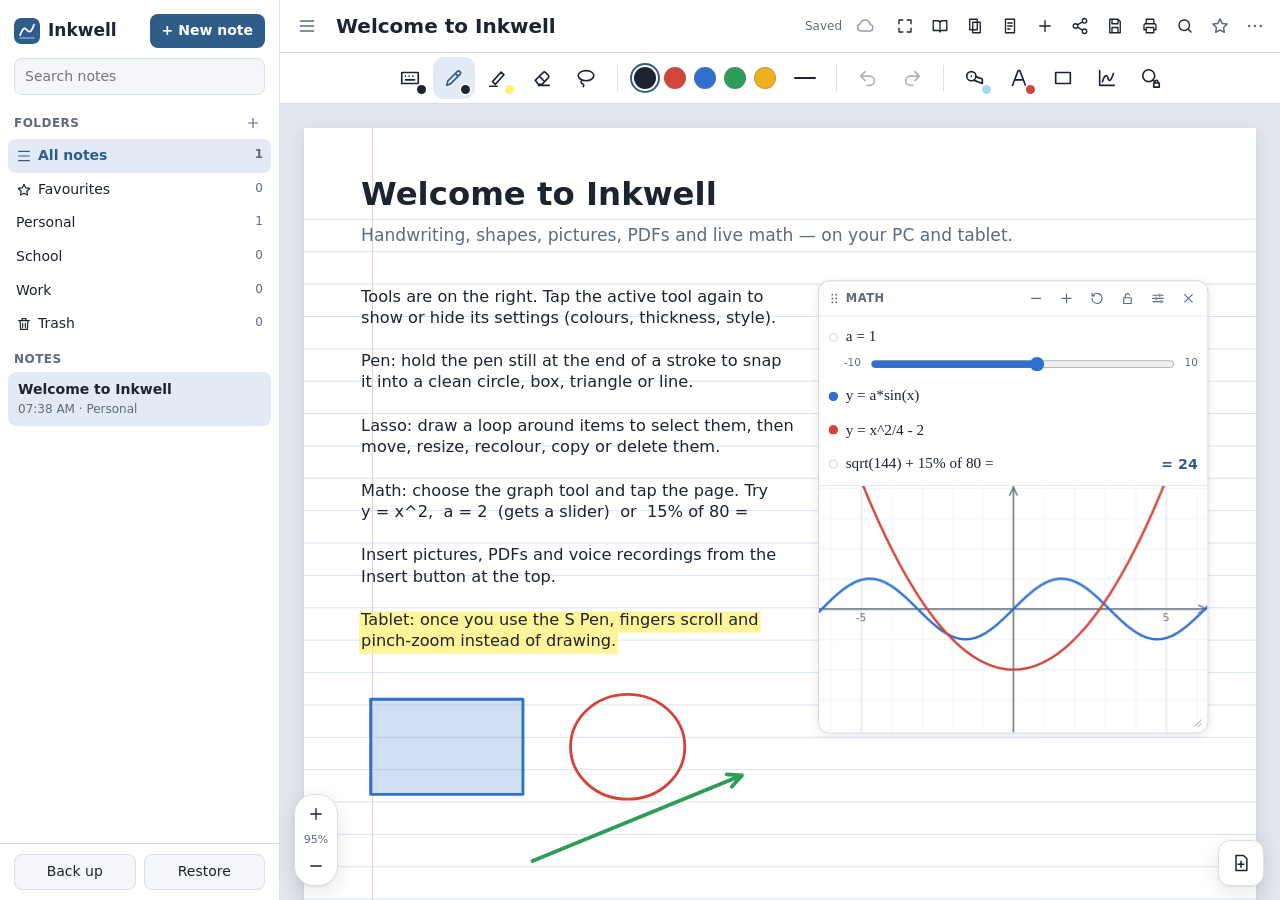
==== app/index.html @ 9611e12e "Make inkwell-notes a standalone project folder The app now lives in app/, with the sync guide and a " ====
<!doctype html>
<html lang="en">
<head>
  <meta charset="utf-8">
  <meta name="viewport" content="width=device-width, initial-scale=1, viewport-fit=cover">
  <title>Inkwell Notes</title>
  <meta name="description" content="Handwritten notes, shapes and live math graphs for PC and tablet.">
  <meta name="theme-color" content="#2f5d8a">
  <link rel="manifest" href="manifest.webmanifest">
  <link rel="icon" href="icons/icon.svg" type="image/svg+xml">
  <link rel="apple-touch-icon" href="icons/icon-192.png">
  <link rel="stylesheet" href="styles.css">
</head>
<body>
  <div id="app">
    <aside id="sidebar" aria-label="Notes and folders">
      <div class="side-head">
        <div class="brand"><img src="icons/icon.svg" alt=""><span>Inkwell</span></div>
        <button id="newNoteBtn" class="primary">+ New note</button>
      </div>
      <button id="installBtn" class="install" hidden>Install app</button>
      <input id="search" type="search" placeholder="Search notes" aria-label="Search notes">
      <div class="section-label">Folders <button id="newFolderBtn" class="mini" title="New folder" aria-label="New folder"></button></div>
      <ul id="folderList"></ul>
      <div class="section-label">Notes</div>
      <ul id="noteList"></ul>
      <div class="side-foot">
        <button id="backupBtn" title="Download a backup file of all notes">Back up</button>
        <label class="btnlike" title="Load notes from a backup or note file">Restore<input id="restoreInput" type="file" accept="application/json,.json" hidden></label>
      </div>
    </aside>
    <div id="backdrop"></div>
    <main id="main">
      <header id="topbar">
        <button id="menuBtn" class="icon" title="Notes list" aria-label="Notes list"></button>
        <input id="titleInput" placeholder="Title" aria-label="Note title" autocomplete="off">
        <button id="recState" class="rec-state" title="Stop recording" hidden></button>
        <span id="saveState" aria-live="polite"></span>
        <button id="syncBtn" class="icon sync-btn" title="Sync is off" aria-label="Sync" data-state="off" hidden></button>
        <nav id="actions" aria-label="Note actions"></nav>
      </header>
      <nav id="rail" role="toolbar" aria-label="Tools"></nav>
      <div id="trashBanner" class="banner" hidden>
        <span>This note is in the Trash.</span>
        <button id="restoreNoteBtn">Restore</button>
        <button id="purgeNoteBtn" class="danger-btn">Delete forever</button>
      </div>
      <div id="recBar" hidden></div>
      <div id="workspace">
        <div id="stage">
          <div id="viewport">
            <div id="scroller">
              <div id="pageWrap">
                <canvas id="page"></canvas>
                <div id="cardLayer"></div>
                <canvas id="ink" aria-hidden="true"></canvas>
              </div>
            </div>
            <div id="zoomCtl" role="group" aria-label="Zoom">
              <button id="zoomInBtn" title="Zoom in (Ctrl +)" aria-label="Zoom in"></button>
              <button id="zoomLabel" title="Fit page to width (Ctrl 0)">100%</button>
              <button id="zoomOutBtn" title="Zoom out (Ctrl -)" aria-label="Zoom out"></button>
            </div>
            <button id="addPageBtn" title="Add page" aria-label="Add page"></button>
          </div>
          <aside id="toolPanel" aria-label="Tool settings"></aside>
        </div>
      </div>
    </main>
  </div>

  <div id="sorter" class="overlay" hidden>
    <div class="sorter-box" role="dialog" aria-label="Page sorter">
      <div class="sorter-head">
        <strong>Pages</strong>
        <span class="hint">Tap a page to jump to it.</span>
        <span class="spacer"></span>
        <button id="sorterAdd" class="pill">+ Add page</button>
        <button id="sorterClose" class="icon" title="Close" aria-label="Close"></button>
      </div>
      <div id="sorterGrid"></div>
    </div>
  </div>

  <input id="imageInput" type="file" accept="image/*" multiple hidden>
  <input id="cameraInput" type="file" accept="image/*" capture="environment" hidden>
  <input id="pdfInput" type="file" accept="application/pdf,.pdf" hidden>
  <div id="toast" role="status"></div>
  <script src="sync.js"></script>
  <script src="mathink.js"></script>
  <script src="app.js"></script>
</body>
</html>
---- app/styles.css ----
:root {
  --bg: #eef1f5;
  --panel: #ffffff;
  --panel-2: #f4f6f9;
  --text: #1c2430;
  --muted: #5d6b7d;
  --border: #d8dee7;
  --accent: #2f5d8a;
  --accent-ink: #ffffff;
  --accent-soft: #e2ebf5;
  --danger: #b3261e;
  --desk: #e3e7ed;
  --shadow: 0 1px 2px rgba(16, 24, 40, .06), 0 6px 20px rgba(16, 24, 40, .1);
  color-scheme: light;
}
@media (prefers-color-scheme: dark) {
  :root:not([data-theme="light"]) {
    --bg: #121417;
    --panel: #1b1e23;
    --panel-2: #24282f;
    --text: #e8ebef;
    --muted: #9aa3ae;
    --border: #2d323a;
    --accent: #86b6e6;
    --accent-ink: #0c1620;
    --accent-soft: #233447;
    --danger: #ff8a80;
    --desk: #2b2e33;
    --shadow: 0 1px 2px rgba(0, 0, 0, .4), 0 8px 24px rgba(0, 0, 0, .4);
    color-scheme: dark;
  }
}
:root[data-theme="dark"] {
  --bg: #121417;
  --panel: #1b1e23;
  --panel-2: #24282f;
  --text: #e8ebef;
  --muted: #9aa3ae;
  --border: #2d323a;
  --accent: #86b6e6;
  --accent-ink: #0c1620;
  --accent-soft: #233447;
  --danger: #ff8a80;
  --desk: #2b2e33;
  --shadow: 0 1px 2px rgba(0, 0, 0, .4), 0 8px 24px rgba(0, 0, 0, .4);
  color-scheme: dark;
}

* { box-sizing: border-box; }
html, body { height: 100%; margin: 0; }
body {
  background: var(--bg);
  color: var(--text);
  font: 14px/1.4 "Segoe UI", system-ui, -apple-system, Roboto, sans-serif;
  overflow: hidden;
  -webkit-tap-highlight-color: transparent;
}
button, input, select { font: inherit; color: inherit; }
button { cursor: pointer; }
button:disabled { cursor: default; }
svg { width: 20px; height: 20px; fill: none; stroke: currentColor; stroke-width: 1.8; stroke-linecap: round; stroke-linejoin: round; flex: none; }
:focus-visible { outline: 2px solid var(--accent); outline-offset: 1px; }
.dots-icon svg { stroke-width: 3; }

#app { display: grid; grid-template-columns: 280px 1fr; height: 100vh; height: 100dvh; transition: grid-template-columns .2s ease; }
body.side-collapsed #app { grid-template-columns: 0 1fr; }

/* ---------- sidebar ---------- */
#sidebar { background: var(--panel); border-right: 1px solid var(--border); display: flex; flex-direction: column; min-width: 0; min-height: 0; overflow: hidden; }
.side-head { display: flex; align-items: center; justify-content: space-between; gap: 8px; padding: 14px 14px 10px; }
.brand { display: flex; align-items: center; gap: 8px; font-weight: 650; font-size: 17px; white-space: nowrap; }
.brand img { width: 26px; height: 26px; border-radius: 7px; }
.primary { background: var(--accent); color: var(--accent-ink); border: 0; border-radius: 8px; padding: 7px 12px; font-weight: 600; white-space: nowrap; }
.install { margin: 0 14px 8px; border: 1px dashed var(--accent); color: var(--accent); background: none; border-radius: 8px; padding: 6px; font-weight: 600; }
#search { margin: 0 14px 6px; padding: 8px 10px; border: 1px solid var(--border); border-radius: 8px; background: var(--panel-2); min-width: 0; }
.section-label { display: flex; align-items: center; justify-content: space-between; padding: 10px 14px 4px; font-size: 12px; font-weight: 600; letter-spacing: .04em; text-transform: uppercase; color: var(--muted); }
ul { list-style: none; margin: 0; padding: 0; }
#folderList { padding: 0 8px; max-height: 38vh; overflow: auto; }
#noteList { padding: 0 8px 8px; overflow: auto; flex: 1; min-height: 0; }
.folder { display: flex; align-items: center; gap: 2px; border-radius: 8px; }
.folder.active { background: var(--accent-soft); }
.folder-btn { flex: 1; display: flex; justify-content: space-between; gap: 8px; background: none; border: 0; padding: 7px 8px; text-align: left; border-radius: 8px; min-width: 0; }
.folder.active .folder-btn { color: var(--accent); font-weight: 600; }
.folder .icon { width: 30px; height: 30px; }
.folder .icon svg { width: 16px; height: 16px; }
.folder.sys .fname { display: flex; align-items: center; gap: 6px; }
.folder.sys svg { width: 16px; height: 16px; }
.count { color: var(--muted); font-size: 12px; }
.fname { overflow: hidden; text-overflow: ellipsis; white-space: nowrap; }
.note-item { width: 100%; display: flex; flex-direction: column; gap: 2px; background: none; border: 0; border-radius: 8px; padding: 8px 10px; text-align: left; }
.note-item:hover, .folder-btn:hover { background: var(--panel-2); }
.note-item.active { background: var(--accent-soft); }
.ntitle { font-weight: 600; overflow: hidden; text-overflow: ellipsis; white-space: nowrap; }
.nmeta { font-size: 12px; color: var(--muted); }
.nstar { color: #e3a008; margin-right: 4px; }
li.empty { color: var(--muted); padding: 10px; font-size: 13px; }
.empty-trash { width: 100%; margin: 4px 0 8px; border: 1px solid var(--border); background: var(--panel-2); color: var(--danger); border-radius: 8px; padding: 6px; }
.side-foot { display: flex; gap: 8px; padding: 10px 14px; border-top: 1px solid var(--border); }
.side-foot button, .btnlike { flex: 1; text-align: center; background: var(--panel-2); border: 1px solid var(--border); border-radius: 8px; padding: 7px 8px; cursor: pointer; }
button.icon, .mini { display: inline-grid; place-items: center; width: 34px; height: 34px; border: 0; background: none; border-radius: 8px; color: var(--muted); padding: 0; flex: none; }
button.icon:hover, .mini:hover { background: var(--panel-2); color: var(--text); }
button.icon:disabled { opacity: .35; background: none; }
.mini { width: 24px; height: 24px; }
.mini svg { width: 16px; height: 16px; }
.danger:hover { color: var(--danger) !important; }

/* ---------- top bar ---------- */
#main { display: flex; flex-direction: column; min-width: 0; min-height: 0; }
#topbar { display: flex; align-items: center; gap: 6px; padding: 6px 8px 6px 10px; background: var(--panel); border-bottom: 1px solid var(--border); min-height: 52px; }
#titleInput { flex: 1 1 140px; min-width: 70px; border: 0; background: none; font-size: 20px; font-weight: 650; padding: 6px 6px; border-radius: 6px; }
#titleInput:focus { outline: 2px solid var(--accent-soft); }
#saveState { font-size: 12px; color: var(--muted); white-space: nowrap; }
#actions { display: flex; align-items: center; gap: 1px; flex: 0 1 auto; min-width: 0; }
.act { display: flex; align-items: center; gap: 6px; border: 0; background: none; padding: 7px 9px; border-radius: 8px; white-space: nowrap; color: var(--text); font-size: 13px; }
.act:hover { background: var(--panel-2); }
.act.on { background: var(--accent-soft); color: var(--accent); }
.act svg { width: 18px; height: 18px; }
#favBtn.on { color: #e3a008; }
#favBtn.on svg { fill: currentColor; }
.rec-state { border: 0; background: #fde7e5; color: #b3261e; font-weight: 600; font-size: 13px; font-variant-numeric: tabular-nums; white-space: nowrap; border-radius: 999px; padding: 4px 10px; }
.rec-state[hidden] { display: none; }
@media (max-width: 1560px) { .act span { display: none; } .act { padding: 8px; } }
@media (max-width: 820px) { .act-full, .act-pages, .act-print, .act-search { display: none; } #saveState { display: none; } }
@media (max-width: 560px) { .act-read, .act-share { display: none; } }

.banner { display: flex; align-items: center; gap: 10px; flex-wrap: wrap; padding: 8px 14px; background: #fff4e0; color: #6b4500; border-bottom: 1px solid #f1d9a8; font-size: 13px; }
.banner[hidden] { display: none; }
.banner button { border: 1px solid #d9b46a; background: #fff; color: #6b4500; border-radius: 8px; padding: 4px 10px; }
.banner .danger-btn { border-color: #e3a5a0; color: #b3261e; }
@media (prefers-color-scheme: dark) {
  :root:not([data-theme="light"]) .banner { background: #3a2c10; color: #f3d9a4; border-color: #5a4518; }
  :root:not([data-theme="light"]) .banner button { background: #2a210c; color: #f3d9a4; border-color: #6a5320; }
  :root:not([data-theme="light"]) .rec-state { background: #4a1f1c; color: #ffb4ab; }
}
#recBar { display: flex; flex-wrap: wrap; gap: 8px; padding: 6px 12px; background: var(--panel); border-bottom: 1px solid var(--border); }
#recBar[hidden] { display: none; }
.rec-item { display: flex; align-items: center; gap: 4px; background: var(--panel-2); border: 1px solid var(--border); border-radius: 10px; padding: 2px 4px 2px 8px; }
.rec-item audio { height: 32px; width: 230px; max-width: 52vw; }
.rec-name { border: 0; background: none; font-size: 13px; font-weight: 600; max-width: 140px; overflow: hidden; text-overflow: ellipsis; white-space: nowrap; padding: 2px; }

/* ---------- workspace: page, rail, panel ---------- */
#workspace { flex: 1; min-height: 0; display: flex; }
#stage { flex: 1; min-width: 0; display: flex; position: relative; }
#viewport { flex: 1; min-width: 0; position: relative; display: flex; }
#scroller { position: relative; flex: 1; min-width: 0; overflow: auto; background: var(--desk); padding: 24px 24px 90px; overscroll-behavior: contain; }
#pageWrap { position: relative; margin: 0 auto; background: #fff; box-shadow: var(--shadow); }
#page { position: absolute; left: 0; top: 0; display: block; touch-action: none; }
#page[data-tool="pen"], #page[data-tool="highlighter"], #page[data-tool="shape"], #page[data-tool="math"] { cursor: crosshair; }
#page[data-tool="text"] { cursor: text; }
#page[data-tool="eraser"] { cursor: cell; }
#page[data-tool="read"] { cursor: grab; }
#cardLayer { position: absolute; left: 0; top: 0; transform-origin: 0 0; pointer-events: none; }
#cardLayer > * { pointer-events: auto; }
/* math cards are only interactive with the graph tool; other tools write on top of them */
body:not(.cards-live) #cardLayer > .mcard { pointer-events: none; }
#ink { position: absolute; left: 0; top: 0; display: block; pointer-events: none; }

#zoomCtl { position: absolute; left: 14px; bottom: 14px; z-index: 10; display: flex; flex-direction: column; align-items: center; background: var(--panel); border: 1px solid var(--border); border-radius: 20px; padding: 4px; box-shadow: var(--shadow); }
#zoomCtl button { width: 34px; height: 30px; border: 0; background: none; border-radius: 16px; display: grid; place-items: center; color: var(--text); padding: 0; }
#zoomCtl button:hover { background: var(--panel-2); }
#zoomCtl svg { width: 18px; height: 18px; }
#zoomLabel { font-size: 11px; color: var(--muted) !important; height: 22px !important; }
#addPageBtn { position: absolute; right: 16px; bottom: 14px; z-index: 10; width: 46px; height: 46px; border-radius: 12px; background: var(--panel); border: 1px solid var(--border); box-shadow: var(--shadow); display: grid; place-items: center; color: var(--text); }
#addPageBtn:hover { background: var(--panel-2); }

/* tool bar across the top */
#rail { display: flex; align-items: center; justify-content: center; gap: 2px; padding: 4px 10px; min-height: 50px; background: var(--panel); border-bottom: 1px solid var(--border); overflow-x: auto; overflow-y: hidden; scrollbar-width: thin; }
.rb { position: relative; width: 42px; height: 42px; flex: none; display: grid; place-items: center; border: 0; border-radius: 11px; background: none; color: var(--text); padding: 0; }
.rb:hover { background: var(--panel-2); }
.rb.active { background: var(--accent-soft); color: var(--accent); }
.rb:disabled { opacity: .35; background: none; }
.rb[hidden] { display: none; }
.rb svg { width: 22px; height: 22px; }
.rb .cdot { position: absolute; right: 5px; bottom: 5px; width: 9px; height: 9px; border-radius: 50%; background: var(--c, transparent); box-shadow: 0 0 0 1.5px var(--panel); }
.rail-sep { width: 1px; height: 26px; background: var(--border); margin: 0 8px; flex: none; }
.quick-colors { display: flex; align-items: center; gap: 8px; padding: 0 6px; flex: none; }
.quick-colors[hidden] { display: none; }
.qc { width: 22px; height: 22px; border-radius: 50%; border: 0; padding: 0; background: var(--c); box-shadow: inset 0 0 0 1px rgba(127, 127, 127, .4); flex: none; }
.qc.active { box-shadow: 0 0 0 2px var(--panel), 0 0 0 4px var(--accent); }
.thick-btn i { display: block; width: 22px; border-radius: 9px; background: currentColor; }
#zoomLockBtn.active { background: var(--accent-soft); color: var(--accent); }
body.reading #rail .rb[data-tool] { opacity: .55; }
body.reading #toolPanel { display: none !important; }

/* tool settings pop-up, opened by tapping the active tool again */
#toolPanel { position: absolute; top: 8px; left: 8px; z-index: 30; width: 300px; max-width: calc(100% - 16px); max-height: calc(100% - 16px); overflow-y: auto; background: var(--panel); border: 1px solid var(--border); border-radius: 16px; box-shadow: var(--shadow); padding: 14px 16px 18px; }
body:not(.panel-open) #toolPanel { display: none; }
.ph { font-weight: 650; font-size: 15px; margin: 2px 0 12px; }
.pdiv { border-top: 1px dashed var(--border); margin: 14px 0; }
.pen-types { display: flex; justify-content: space-around; gap: 4px; margin: 0 0 14px; padding-bottom: 10px; border-bottom: 1px solid var(--border); }
.pen-type { position: relative; width: 46px; height: 64px; border: 0; background: none; border-radius: 10px; display: grid; place-items: end center; padding: 0 0 6px; color: var(--muted); }
.pen-type svg { width: 30px; height: 48px; stroke-width: 1.4; }
.pen-type i { position: absolute; left: 50%; bottom: 3px; width: 14px; height: 4px; margin-left: -7px; border-radius: 3px; background: var(--c); }
.pen-type.on { color: var(--text); background: var(--accent-soft); }
.pen-type.on svg { transform: translateY(-4px); }
.stepper { display: flex; align-items: center; gap: 6px; margin-top: 2px; }
.step { width: 30px; height: 30px; flex: none; border: 0; background: none; border-radius: 50%; display: grid; place-items: center; color: var(--text); padding: 0; }
.step:hover { background: var(--panel-2); }
.range-wrap { position: relative; flex: 1; display: flex; align-items: center; height: 34px; }
.range-wrap .range { width: 100%; }
.stepper.opacity .range { height: 14px; border-radius: 7px; -webkit-appearance: none; appearance: none; background: linear-gradient(90deg, transparent, var(--c)), repeating-conic-gradient(#9aa6b4 0 25%, #e9edf2 0 50%) 0 0 / 10px 10px; }
.stepper.opacity .range::-webkit-slider-thumb { -webkit-appearance: none; width: 22px; height: 22px; border-radius: 50%; background: var(--panel); border: 2px solid var(--accent); }
.stepper.opacity .range::-moz-range-thumb { width: 18px; height: 18px; border-radius: 50%; background: var(--panel); border: 2px solid var(--accent); }
.bubble { position: absolute; top: -14px; transform: translateX(-50%); font-size: 10px; font-weight: 700; color: var(--muted); pointer-events: none; font-variant-numeric: tabular-nums; }
.line-styles { display: grid; grid-template-columns: 1fr 1fr; gap: 8px; margin: 10px 0 8px; }
.ls { height: 34px; border: 1px solid var(--border); border-radius: 999px; background: none; display: grid; place-items: center; color: var(--text); padding: 0; }
.ls.on { background: var(--accent-soft); border-color: var(--accent); }
.ls-svg { width: 64px; height: 16px; }
.radios { display: flex; flex-direction: column; gap: 2px; margin-bottom: 10px; }
.radio-row { display: flex; align-items: center; gap: 12px; border: 0; background: none; border-radius: 10px; padding: 9px 6px; text-align: left; font-size: 14px; }
.radio-row:hover { background: var(--panel-2); }
.radio-row svg { width: 20px; height: 20px; color: var(--muted); }
.radio { width: 20px; height: 20px; border-radius: 50%; border: 2px solid var(--muted); flex: none; display: grid; place-items: center; }
.radio-row.on .radio { border-color: var(--accent); }
.radio-row.on .radio::after { content: ""; width: 10px; height: 10px; border-radius: 50%; background: var(--accent); }
.seg-pill { display: flex; gap: 6px; margin: 0 0 12px; }
.seg-pill button { flex: 1; border: 0; border-radius: 999px; padding: 9px; background: none; color: var(--muted); font-weight: 600; }
.seg-pill button.on { background: var(--panel-2); color: var(--text); box-shadow: inset 0 0 0 1px var(--border); }
.tape-preview { height: 72px; border-radius: 12px; background: var(--panel-2); display: grid; place-items: center; margin-bottom: 10px; overflow: hidden; }
.tape-preview canvas { width: 100%; height: 64px; }
.tape-grid { display: grid; grid-template-columns: 1fr 1fr; gap: 10px; margin-bottom: 10px; }
.tape-sw { height: 30px; border: 2px solid transparent; border-radius: 6px; padding: 0; background: none; overflow: hidden; }
.tape-sw canvas { width: 100%; height: 100%; display: block; }
.tape-sw.on { border-color: var(--accent); box-shadow: 0 0 0 2px var(--panel) inset; }
.fav-row { display: flex; flex-wrap: wrap; gap: 6px; margin-bottom: 10px; }
.fav { position: relative; width: 40px; height: 52px; border: 1px solid var(--border); border-radius: 10px; background: var(--panel-2); display: grid; place-items: center; padding: 0; color: var(--text); }
.fav svg { width: 22px; height: 34px; stroke-width: 1.4; }
.fav i { position: absolute; left: 50%; bottom: 4px; width: 12px; height: 4px; margin-left: -6px; border-radius: 3px; background: var(--c); }
.fav.removing { border-color: var(--danger); animation: wiggle .5s ease-in-out infinite alternate; }
@keyframes wiggle { from { transform: rotate(-3deg); } to { transform: rotate(3deg); } }
@media (prefers-reduced-motion: reduce) { .fav.removing { animation: none; } }
.fav-ctl { display: flex; gap: 10px; }
.pill-btn { flex: 1; height: 38px; border: 2px solid var(--border); border-radius: 999px; background: none; display: grid; place-items: center; color: var(--text); }
.pill-btn:disabled { opacity: .4; }
.pill-btn.on { border-color: var(--danger); color: var(--danger); }
.round-btn { border-radius: 999px !important; justify-content: center; font-weight: 600; }
.hint .center { text-align: center; margin-top: 10px; }
.size-row { display: flex; align-items: center; gap: 12px; margin-bottom: 12px; }
.size-ic svg { width: 24px; height: 24px; }
.size-dd { flex: 1; display: flex; align-items: center; justify-content: space-between; border: 1px solid var(--border); background: var(--panel-2); border-radius: 8px; padding: 6px 10px; font-weight: 600; font-variant-numeric: tabular-nums; }
.size-list { display: grid; grid-template-columns: repeat(5, 1fr); gap: 4px; margin: -4px 0 12px; padding: 6px; border: 1px solid var(--border); border-radius: 10px; background: var(--panel-2); }
.size-list button { border: 0; background: none; border-radius: 6px; padding: 6px 0; font-variant-numeric: tabular-nums; }
.size-list button:hover { background: var(--panel); }
.size-list button.on { background: var(--accent-soft); color: var(--accent); font-weight: 700; }
.fmt.spread { justify-content: space-between; margin-bottom: 12px; }
.fmt svg { width: 20px; height: 20px; }
.sw-tool { aspect-ratio: 1; width: 100%; border: 0; padding: 0; border-radius: 50%; background: var(--panel-2); display: grid; place-items: center; color: var(--text); box-shadow: inset 0 0 0 1px var(--border); }
.sw-tool svg { width: 60%; height: 60%; }
.psec { margin: 0 0 18px; }
.plabel { display: flex; justify-content: space-between; align-items: center; font-size: 12px; color: var(--muted); margin-bottom: 8px; font-weight: 600; }
.cgrid { display: grid; grid-template-columns: repeat(8, minmax(0, 1fr)); gap: 7px; }
.cgrid > * { min-width: 0; }
.sw { aspect-ratio: 1; width: 100%; border-radius: 50%; border: 0; padding: 0; background: var(--c); box-shadow: inset 0 0 0 1px rgba(127, 127, 127, .35); }
.sw.active { box-shadow: 0 0 0 2px var(--panel), 0 0 0 4px var(--accent); }
.sw.none { background: linear-gradient(135deg, transparent 44%, #d1453b 44% 56%, transparent 56%), var(--panel-2); }
.sw-custom { aspect-ratio: 1; width: 100%; border: 0; padding: 0; border-radius: 50%; overflow: hidden; background: conic-gradient(#d1453b, #f2b01e, #2e9d57, #38b6e8, #7b4fd6, #d1453b); cursor: pointer; }
.sw-custom::-webkit-color-swatch-wrapper { padding: 0; }
.sw-custom::-webkit-color-swatch { border: 0; border-radius: 50%; opacity: 0; }
.sw-custom::-moz-color-swatch { opacity: 0; }
.range { width: 100%; accent-color: var(--accent); margin: 0; }
.tprev { height: 34px; display: grid; place-items: center; background: var(--panel-2); border-radius: 9px; margin-top: 8px; overflow: hidden; }
.tprev i { display: block; width: 70%; border-radius: 99px; background: var(--c); }
.seg { display: flex; border: 1px solid var(--border); border-radius: 9px; overflow: hidden; }
.seg button { flex: 1; border: 0; background: none; padding: 8px 6px; font-size: 13px; }
.seg button + button { border-left: 1px solid var(--border); }
.seg button.on { background: var(--accent-soft); color: var(--accent); font-weight: 600; }
.fmt { display: flex; gap: 6px; flex-wrap: wrap; }
.fmt button { min-width: 38px; height: 36px; border: 1px solid var(--border); background: var(--panel); border-radius: 8px; font-size: 15px; padding: 0 8px; }
.fmt button.on { background: var(--accent-soft); border-color: var(--accent); color: var(--accent); }
.fmt .val { min-width: 48px; display: grid; place-items: center; font-weight: 600; font-variant-numeric: tabular-nums; }
.toggle { display: flex; align-items: center; justify-content: space-between; gap: 10px; padding: 8px 0; cursor: pointer; }
.toggle input { -webkit-appearance: none; appearance: none; width: 40px; height: 22px; border-radius: 999px; background: var(--border); position: relative; flex: none; cursor: pointer; transition: background .15s; margin: 0; }
.toggle input::after { content: ""; position: absolute; top: 3px; left: 3px; width: 16px; height: 16px; border-radius: 50%; background: #fff; transition: left .15s; box-shadow: 0 1px 2px rgba(0, 0, 0, .3); }
.toggle input:checked { background: var(--accent); }
.toggle input:checked::after { left: 21px; }
.toggle b { display: block; font-weight: 600; font-size: 13px; }
.toggle small { display: block; color: var(--muted); font-size: 12px; line-height: 1.35; }
.pbtn { display: flex; align-items: center; justify-content: center; gap: 8px; width: 100%; border: 1px solid var(--border); background: var(--panel-2); border-radius: 9px; padding: 9px; margin-top: 6px; }
.pbtn:hover { border-color: var(--accent); }
.pbtn.danger { color: var(--danger); }
.prow { display: grid; grid-template-columns: repeat(3, 1fr); gap: 6px; }
.prow .pbtn { margin: 0; flex-direction: column; gap: 2px; font-size: 12px; padding: 8px 4px; }
.shape-grid { display: grid; grid-template-columns: repeat(4, 1fr); gap: 6px; }
.shape-grid button { height: 44px; border: 1px solid var(--border); background: var(--panel); border-radius: 9px; display: grid; place-items: center; }
.shape-grid button.on { background: var(--accent-soft); border-color: var(--accent); color: var(--accent); }
.hint { font-size: 13px; color: var(--muted); line-height: 1.55; }
.hint code { background: var(--panel-2); border: 1px solid var(--border); padding: 0 5px; border-radius: 5px; font-size: 12px; color: var(--text); }
.hint p { margin: 0 0 8px; }

/* ---------- menus ---------- */
.menu { position: fixed; z-index: 70; display: flex; flex-direction: column; min-width: 220px; max-width: min(360px, calc(100vw - 16px)); max-height: calc(100vh - 80px); overflow: auto; padding: 6px; background: var(--panel); border: 1px solid var(--border); border-radius: 12px; box-shadow: var(--shadow); }
.menu[hidden] { display: none; }
.menu > button { display: flex; align-items: center; gap: 10px; border: 0; background: none; border-radius: 8px; padding: 8px 10px; text-align: left; }
.menu > button:hover { background: var(--panel-2); }
.menu > button.danger { color: var(--danger); }
.menu-label { font-size: 11px; font-weight: 600; text-transform: uppercase; letter-spacing: .05em; color: var(--muted); padding: 8px 10px 4px; }
.menu-sep { height: 1px; background: var(--border); margin: 6px 4px; }
.menu select { margin: 2px 10px 6px; padding: 6px 8px; border: 1px solid var(--border); border-radius: 8px; background: var(--panel-2); }
.tpl-grid { display: grid; grid-template-columns: repeat(3, 1fr); gap: 8px; padding: 4px 8px 8px; }
.tpl { display: flex; flex-direction: column; align-items: center; gap: 4px; border: 1px solid var(--border); background: var(--panel-2); border-radius: 10px; padding: 6px; font-size: 12px; }
.tpl canvas { width: 54px; height: 76px; border-radius: 3px; box-shadow: 0 0 0 1px rgba(127, 127, 127, .3); }
.tpl.on { border-color: var(--accent); color: var(--accent); font-weight: 600; }
.paper-row { display: flex; gap: 8px; padding: 4px 8px 8px; }
.paper { display: flex; flex-direction: column; align-items: center; gap: 4px; border: 0; background: none; font-size: 12px; padding: 2px; }
.paper i { width: 34px; height: 34px; border-radius: 50%; background: var(--c); box-shadow: inset 0 0 0 1px rgba(127, 127, 127, .4); }
.paper.on i { box-shadow: 0 0 0 2px var(--panel), 0 0 0 4px var(--accent); }

/* ---------- page sorter ---------- */
.overlay { position: fixed; inset: 0; z-index: 60; background: rgba(0, 0, 0, .5); display: grid; place-items: center; padding: 16px; }
.overlay[hidden] { display: none; }
.sorter-box { background: var(--panel); border-radius: 14px; width: min(1040px, 100%); max-height: 100%; display: flex; flex-direction: column; box-shadow: var(--shadow); }
.sorter-head { display: flex; align-items: center; gap: 10px; padding: 12px 14px; border-bottom: 1px solid var(--border); }
.sorter-head .hint { font-size: 12px; }
.spacer { flex: 1; }
.pill { border: 1px solid var(--border); background: var(--panel-2); border-radius: 999px; padding: 6px 12px; }
#sorterGrid { display: grid; grid-template-columns: repeat(auto-fill, minmax(160px, 1fr)); gap: 18px; padding: 18px; overflow: auto; }
.pthumb { display: flex; flex-direction: column; align-items: center; gap: 6px; }
.pthumb canvas { border-radius: 4px; box-shadow: 0 0 0 1px var(--border), var(--shadow); cursor: pointer; background: #fff; }
.pbar { display: flex; align-items: center; gap: 2px; }
.pbar span { font-weight: 600; min-width: 28px; text-align: center; color: var(--muted); }

/* ---------- text editor & math cards ---------- */
.text-editor {
  position: absolute; margin: 0; padding: 0 2px; border: 1px dashed #2f6fd0; background: rgba(255, 255, 255, .12);
  outline: none; resize: none; overflow: hidden; white-space: pre; min-height: 1.3em; line-height: 1.3;
  font-family: "Segoe UI", system-ui, -apple-system, Roboto, sans-serif;
}
.mcard { position: absolute; background: #fff; color: #1c2430; border: 1px solid #cfd7e2; border-radius: 12px; box-shadow: 0 2px 10px rgba(16, 24, 40, .1); font: 15px/1.35 "Segoe UI", system-ui, sans-serif; color-scheme: light; }
.mhead { display: flex; align-items: center; gap: 4px; padding: 4px 6px 4px 8px; border-bottom: 1px solid #e6ebf1; cursor: grab; touch-action: none; user-select: none; -webkit-user-select: none; color: #5d6b7d; font-size: 12px; font-weight: 600; text-transform: uppercase; letter-spacing: .05em; }
.mgrip { display: grid; place-items: center; }
.mgrip svg { stroke-width: 3; width: 16px; height: 16px; }
.mspacer { flex: 1; }
.mbtn { display: grid; place-items: center; width: 28px; height: 28px; border: 0; background: none; border-radius: 6px; color: #5d6b7d; padding: 0; }
.mbtn:hover { background: #eef2f6; color: #1c2430; }
.mbtn svg { width: 16px; height: 16px; }
.mrows { padding: 4px 0; }
.mline { display: flex; align-items: center; gap: 6px; padding: 0 10px; }
.mdot { width: 10px; height: 10px; border-radius: 50%; flex: none; border: 2px solid #e1e6ec; }
.mdot.on { border-color: transparent; }
.min { flex: 1; min-width: 0; border: 0; background: none; padding: 7px 2px; font: 16px/1.3 "Cambria Math", Cambria, "Segoe UI", serif; color: #1c2430; outline: none; border-bottom: 1px solid transparent; border-radius: 0; }
.min:focus { border-bottom-color: #2f6fd0; }
.min::placeholder { color: #9aa6b4; }
.mres { flex: none; max-width: 55%; color: #2f5d8a; font-weight: 600; white-space: nowrap; overflow: hidden; text-overflow: ellipsis; font-variant-numeric: tabular-nums; }
.mrow.err .mres { color: #b3261e; font-weight: 400; font-size: 12px; }
.mslider { display: flex; align-items: center; gap: 8px; padding: 0 10px 6px 26px; font-size: 11px; color: #5d6b7d; }
.mslider[hidden] { display: none; }
.mslider input { flex: 1; accent-color: #2f6fd0; }
.mbtn.on { background: #e2ebf5; color: #2f5d8a; }
/* graph settings inside a math card (cards are always light, like paper) */
.mset { border-top: 1px solid #e6ebf1; padding: 10px 12px 6px; font-size: 13px; color: #1c2430; background: #fbfcfd; }
.mset[hidden] { display: none; }
.mopts { display: grid; grid-template-columns: 1fr 1fr; gap: 6px 12px; align-items: center; padding-bottom: 10px; border-bottom: 1px solid #e6ebf1; }
.mchk { display: inline-flex; align-items: center; gap: 7px; cursor: pointer; white-space: nowrap; }
.mchk input { width: 17px; height: 17px; margin: 0; accent-color: #2f6fd0; }
.marrows { display: inline-flex; gap: 6px; }
.marrows button { width: 32px; height: 32px; border-radius: 50%; border: 1px solid #cfd7e2; background: #fff; color: #5d6b7d; display: grid; place-items: center; padding: 0; }
.marrows button.on { background: #2f5d8a; border-color: #2f5d8a; color: #fff; }
.marrows svg { width: 18px; height: 18px; }
.maxis { padding: 10px 0 6px; }
.maxis + .maxis { border-top: 1px solid #e6ebf1; }
.maxis-top { display: flex; align-items: center; justify-content: space-between; gap: 10px; margin-bottom: 8px; }
.mfield { position: relative; display: inline-flex; flex-direction: column; }
.mfield span { position: absolute; top: -7px; left: 8px; padding: 0 3px; background: #fbfcfd; font-size: 10px; color: #5d6b7d; line-height: 1.2; }
.mfield input { width: 130px; border: 1px solid #cfd7e2; border-radius: 8px; padding: 7px 8px 5px; font: inherit; color: #1c2430; background: #fff; }
.mfield.small input { width: 64px; }
.mrange { display: flex; align-items: center; gap: 6px; }
.mrange > input { width: 78px; border: 0; border-bottom: 1px solid #cfd7e2; padding: 4px 2px; font: 14px "Cambria Math", Cambria, serif; color: #1c2430; background: none; text-align: center; min-width: 0; }
.mrange > input:focus, .mfield input:focus { outline: none; border-color: #2f6fd0; }
.mle { white-space: nowrap; color: #5d6b7d; }
.mle i { font-family: "Cambria Math", Cambria, serif; color: #1c2430; }
.mrange .mfield { margin-left: auto; }
.mgraph { position: relative; border-top: 1px solid #e6ebf1; border-radius: 0 0 12px 12px; overflow: hidden; }
.mgraph[hidden] { display: none; }
.mgraph canvas { display: block; width: 100%; height: 100%; touch-action: none; cursor: grab; }
.mcoord { position: absolute; right: 8px; top: 6px; font-size: 11px; color: #5d6b7d; background: rgba(255, 255, 255, .9); padding: 1px 6px; border-radius: 6px; pointer-events: none; font-variant-numeric: tabular-nums; }
.mcoord:empty { display: none; }
.mresize { position: absolute; right: 0; bottom: 0; width: 22px; height: 22px; display: grid; place-items: center; cursor: nwse-resize; color: #9aa6b4; touch-action: none; }
.mresize svg { width: 14px; height: 14px; }
.drop-hint { outline: 3px dashed var(--accent); outline-offset: -12px; }

#toast { position: fixed; left: 50%; bottom: 24px; transform: translate(-50%, 20px); background: #1c2430; color: #fff; padding: 10px 16px; border-radius: 10px; font-size: 14px; opacity: 0; pointer-events: none; transition: opacity .2s, transform .2s; max-width: min(560px, calc(100vw - 32px)); text-align: center; z-index: 100; box-shadow: var(--shadow); }
#toast.show { opacity: 1; transform: translate(-50%, 0); }
#backdrop { display: none; }

@media (pointer: coarse) {
  button.icon { width: 40px; height: 40px; }
  .mbtn { width: 34px; height: 34px; }
  .mresize { width: 30px; height: 30px; }
  .rb { width: 46px; height: 46px; }
}
@media (max-width: 760px) {
  #app, body.side-collapsed #app { grid-template-columns: 1fr; }
  #sidebar { position: fixed; inset: 0 auto 0 0; width: min(300px, 86vw); z-index: 40; transition: transform .2s ease; box-shadow: var(--shadow); }
  body.side-collapsed #sidebar { transform: translateX(-105%); }
  body:not(.side-collapsed) #backdrop { display: block; position: fixed; inset: 0; background: rgba(0, 0, 0, .3); z-index: 35; }
  #scroller { padding: 12px 12px 90px; }
  #rail { justify-content: flex-start; }
}

/* sync */
.sync-btn { position: relative; }
.sync-btn[hidden] { display: none; }
.sync-btn i { position: absolute; right: 5px; bottom: 6px; width: 8px; height: 8px; border-radius: 50%; border: 1.5px solid var(--panel); background: var(--muted); }
.sync-btn[data-state="ok"] i { background: #2e9d57; }
.sync-btn[data-state="syncing"] i { background: #2f6fd0; animation: syncPulse 1s ease-in-out infinite; }
.sync-btn[data-state="offline"] i { background: #f2b01e; }
.sync-btn[data-state="error"] i, .sync-btn[data-state="auth"] i { background: var(--danger); }
.sync-btn[data-state="off"] { opacity: .65; }
.sync-btn[data-state="off"] i { display: none; }
@keyframes syncPulse { 50% { opacity: .3; } }
.menu.wide { width: min(360px, calc(100vw - 16px)); }
.sync-info { padding: 4px 10px 8px; font-size: 13px; line-height: 1.45; display: flex; flex-direction: column; gap: 6px; }
.sync-info p { margin: 0; }
.sync-info .muted { color: var(--muted); }
.sync-info code { display: block; font-size: 12px; padding: 6px 8px; border-radius: 8px; background: var(--panel-2); word-break: break-all; user-select: all; }
.sync-info input { padding: 8px 10px; border: 1px solid var(--border); border-radius: 8px; background: var(--panel-2); color: inherit; font: inherit; }
/* graph line style pop-up (inside a math card, always light) */
.mdot.on { cursor: pointer; box-shadow: 0 0 0 6px transparent; }
.mdot.on:hover { outline: 2px solid #cfd7e2; outline-offset: 2px; }
.lpop { position: absolute; left: 8px; z-index: 5; width: 236px; padding: 10px 12px 12px; background: #fff; color: #1c2430; border: 1px solid #cfd7e2; border-radius: 12px; box-shadow: 0 8px 24px rgba(16, 24, 40, .18); display: flex; flex-direction: column; gap: 10px; }
.lpop-head { display: flex; align-items: center; justify-content: space-between; font-size: 16px; font-weight: 600; }
.lpop-head .toggle { padding: 0; }
.lpop-head .toggle input { background: #d0d7df; }
.lpop-head .toggle input:checked { background: #5d6b7d; }
.lpop-mid { display: flex; align-items: center; gap: 10px; }
.lpop-w { display: flex; align-items: center; gap: 6px; color: #5d6b7d; }
.lpop-w input { width: 52px; padding: 4px 2px; border: 0; border-bottom: 1px solid #9aa6b4; background: none; color: #1c2430; font: inherit; }
.lpop-dash { display: flex; margin-left: auto; border: 1px solid #cfd7e2; border-radius: 6px; overflow: hidden; }
.lpop-dash button { width: 34px; height: 30px; border: 0; background: #fff; color: #5d6b7d; display: grid; place-items: center; padding: 0; }
.lpop-dash button + button { border-left: 1px solid #cfd7e2; }
.lpop-dash button.on { background: #dbe7f7; color: #2f6fd0; }
.lpop-dash svg { width: 20px; height: 20px; fill: none; }
.lpop-colors { display: grid; grid-template-columns: repeat(8, 1fr); gap: 5px; }
.lpop-colors button { aspect-ratio: 1; border: 0; border-radius: 5px; padding: 0; position: relative; }
.lpop-colors button.on::after { content: ""; position: absolute; left: 34%; top: 18%; width: 28%; height: 46%; border: solid #fff; border-width: 0 3px 3px 0; transform: rotate(45deg); }
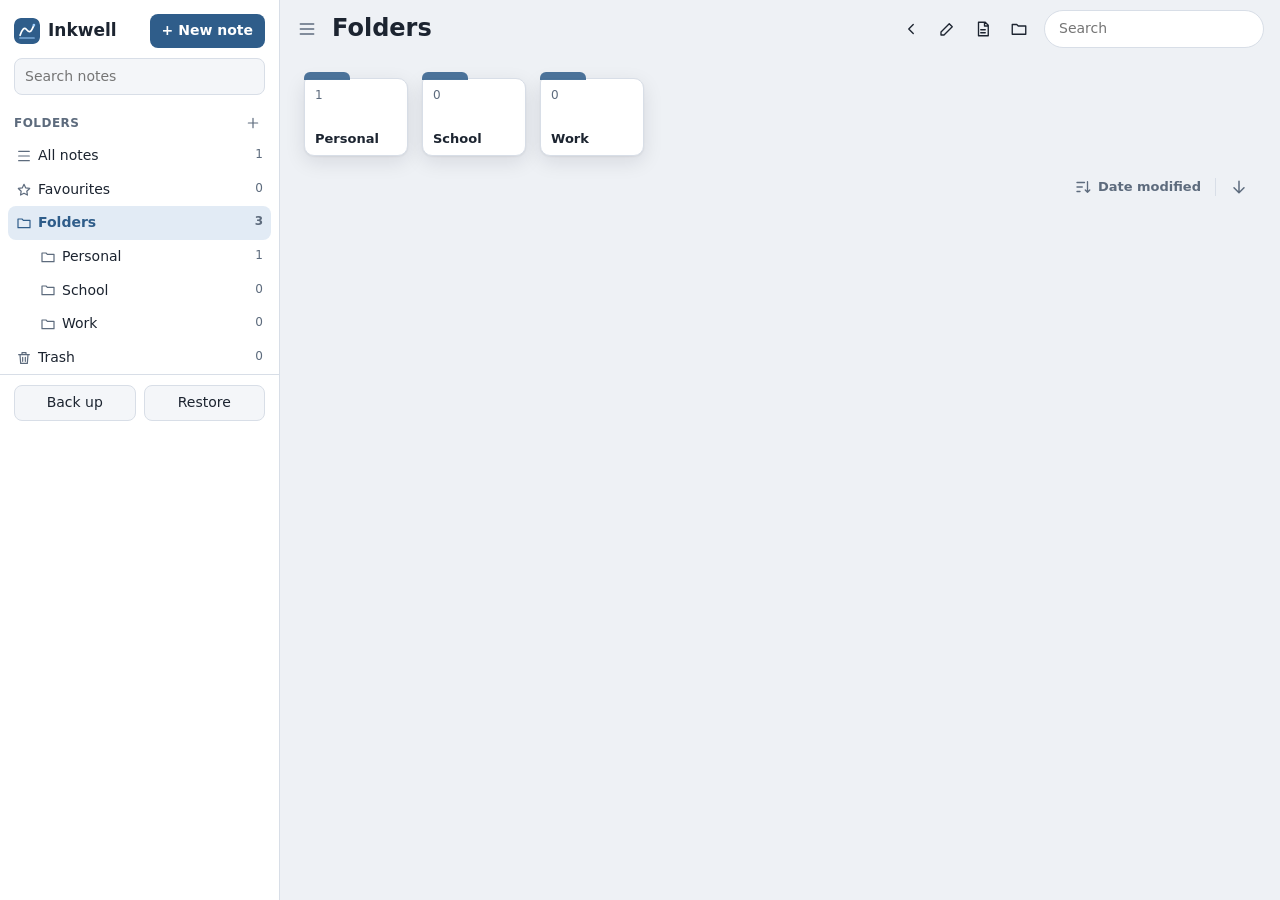
==== commit a6ad48bd: "Add folder home screen, cursor mode and math card upgrades - Home screen like Samsung Notes: nested " ====
--- a/app/index.html
+++ b/app/index.html
@@ -22,7 +22,7 @@
       <input id="search" type="search" placeholder="Search notes" aria-label="Search notes">
       <div class="section-label">Folders <button id="newFolderBtn" class="mini" title="New folder" aria-label="New folder"></button></div>
       <ul id="folderList"></ul>
-      <div class="section-label">Notes</div>
+      <div class="section-label notes-label">Notes</div>
       <ul id="noteList"></ul>
       <div class="side-foot">
         <button id="backupBtn" title="Download a backup file of all notes">Back up</button>
@@ -31,8 +31,36 @@
     </aside>
     <div id="backdrop"></div>
     <main id="main">
+      <section id="library" aria-label="Notes and folders">
+        <header class="lib-head">
+          <button id="libMenu" class="icon" title="Folders list" aria-label="Folders list"></button>
+          <div class="lib-titles">
+            <nav id="libCrumbs" aria-label="Folder path" hidden></nav>
+            <h1 id="libTitle">Folders</h1>
+          </div>
+          <div class="lib-actions">
+            <button id="libBack" class="act" title="Back to the open note"><span>Back to note</span></button>
+            <button id="libCreate" class="act" title="Create note"><span>Create note</span></button>
+            <button id="libImport" class="act" title="Import PDF"><span>Import PDF</span></button>
+            <button id="libNewFolder" class="act" title="New folder"><span>New folder</span></button>
+            <button id="libEmptyTrash" class="act danger-act" title="Empty Trash"><span>Empty Trash</span></button>
+            <input id="libSearch" type="search" placeholder="Search" aria-label="Search notes">
+          </div>
+        </header>
+        <div class="lib-body">
+          <div id="libFolders" class="lib-folders" hidden></div>
+          <div class="lib-sortbar">
+            <button id="libSort" class="lib-sort" title="Sort by" aria-haspopup="menu"><span id="libSortLabel">Date modified</span></button>
+            <span class="lib-bar" aria-hidden="true"></span>
+            <button id="libDir" class="icon" title="Descending" aria-label="Descending"></button>
+          </div>
+          <div id="libGrid" class="lib-grid"></div>
+          <p id="libEmpty" class="lib-empty" hidden></p>
+        </div>
+      </section>
       <header id="topbar">
         <button id="menuBtn" class="icon" title="Notes list" aria-label="Notes list"></button>
+        <button id="homeBtn" class="icon" title="All notes and folders" aria-label="All notes and folders"></button>
         <input id="titleInput" placeholder="Title" aria-label="Note title" autocomplete="off">
         <button id="recState" class="rec-state" title="Stop recording" hidden></button>
         <span id="saveState" aria-live="polite"></span>
@@ -58,7 +86,8 @@
             </div>
             <div id="zoomCtl" role="group" aria-label="Zoom">
               <button id="zoomInBtn" title="Zoom in (Ctrl +)" aria-label="Zoom in"></button>
-              <button id="zoomLabel" title="Fit page to width (Ctrl 0)">100%</button>
+              <button id="zoomLabel" title="Type a zoom level">100%</button>
+              <button id="fitWidthBtn" title="Fit to width (Ctrl 0)" aria-label="Fit to width"></button>
               <button id="zoomOutBtn" title="Zoom out (Ctrl -)" aria-label="Zoom out"></button>
             </div>
             <button id="addPageBtn" title="Add page" aria-label="Add page"></button>
--- a/app/styles.css
+++ b/app/styles.css
@@ -82,6 +82,15 @@
 .folder-btn { flex: 1; display: flex; justify-content: space-between; gap: 8px; background: none; border: 0; padding: 7px 8px; text-align: left; border-radius: 8px; min-width: 0; }
 .folder.active .folder-btn { color: var(--accent); font-weight: 600; }
 .folder .icon { width: 30px; height: 30px; }
+.folder.sub { padding-left: calc((var(--d) - 1) * 14px); }
+.folder .fname { display: flex; align-items: center; gap: 6px; }
+.folder .fname svg { width: 16px; height: 16px; color: var(--muted); }
+.folder.active .fname svg { color: var(--accent); }
+.twisty { width: 22px; height: 30px; display: grid; place-items: center; border: 0; background: none; padding: 0; color: var(--muted); flex: none; border-radius: 6px; }
+.twisty.none { visibility: hidden; }
+.twisty svg { width: 14px; height: 14px; transition: transform .15s; }
+.twisty.open svg { transform: rotate(90deg); }
+.twisty:hover { background: var(--panel-2); }
 .folder .icon svg { width: 16px; height: 16px; }
 .folder.sys .fname { display: flex; align-items: center; gap: 6px; }
 .folder.sys svg { width: 16px; height: 16px; }
@@ -148,7 +157,7 @@
 #page[data-tool="pen"], #page[data-tool="highlighter"], #page[data-tool="shape"], #page[data-tool="math"] { cursor: crosshair; }
 #page[data-tool="text"] { cursor: text; }
 #page[data-tool="eraser"] { cursor: cell; }
-#page[data-tool="read"] { cursor: grab; }
+#page[data-tool="read"], #page[data-tool="cursor"] { cursor: grab; }
 #cardLayer { position: absolute; left: 0; top: 0; transform-origin: 0 0; pointer-events: none; }
 #cardLayer > * { pointer-events: auto; }
 /* math cards are only interactive with the graph tool; other tools write on top of them */
@@ -160,6 +169,8 @@
 #zoomCtl button:hover { background: var(--panel-2); }
 #zoomCtl svg { width: 18px; height: 18px; }
 #zoomLabel { font-size: 11px; color: var(--muted) !important; height: 22px !important; }
+#zoomLabel[hidden] { display: none; }
+#zoomInput { width: 42px; height: 22px; box-sizing: border-box; border: 1px solid var(--accent); border-radius: 6px; background: var(--panel-2); color: var(--text); font: 11px system-ui, sans-serif; text-align: center; padding: 0 2px; outline: none; }
 #addPageBtn { position: absolute; right: 16px; bottom: 14px; z-index: 10; width: 46px; height: 46px; border-radius: 12px; background: var(--panel); border: 1px solid var(--border); box-shadow: var(--shadow); display: grid; place-items: center; color: var(--text); }
 #addPageBtn:hover { background: var(--panel-2); }
 
@@ -334,6 +345,7 @@
 .mbtn:hover { background: #eef2f6; color: #1c2430; }
 .mbtn svg { width: 16px; height: 16px; }
 .mrows { padding: 4px 0; }
+.mrows[hidden] { display: none; }
 .mline { display: flex; align-items: center; gap: 6px; padding: 0 10px; }
 .mdot { width: 10px; height: 10px; border-radius: 50%; flex: none; border: 2px solid #e1e6ec; }
 .mdot.on { border-color: transparent; }
@@ -342,13 +354,35 @@
 .min::placeholder { color: #9aa6b4; }
 .mres { flex: none; max-width: 55%; color: #2f5d8a; font-weight: 600; white-space: nowrap; overflow: hidden; text-overflow: ellipsis; font-variant-numeric: tabular-nums; }
 .mrow.err .mres { color: #b3261e; font-weight: 400; font-size: 12px; }
+.mlim { flex: none; height: 24px; padding: 0 8px; border: 1px dashed #c3ccd8; border-radius: 12px; background: none; color: #8a96a5; font: 12px "Segoe UI", system-ui, sans-serif; white-space: nowrap; opacity: 0; transition: opacity .12s; }
+.mlim[hidden] { display: none; }
+.mrow:hover .mlim, .mrow:focus-within .mlim, .mlim.set { opacity: 1; }
+.mlim.set { border-style: solid; border-color: #b8cdea; background: #eef4fc; color: #2f5d8a; font-family: "Cambria Math", Cambria, serif; font-size: 13px; }
+.mlim:hover { border-color: #2f6fd0; color: #2f6fd0; }
+@media (pointer: coarse) { .mlim { opacity: 1; } }
+.lpop-x { display: flex; align-items: center; gap: 5px; white-space: nowrap; color: #5d6b7d; font-size: 13px; }
+.lpop-x input { width: 44px; min-width: 0; padding: 4px 2px; border: 0; border-bottom: 1px solid #9aa6b4; background: none; color: #1c2430; font: 14px "Cambria Math", Cambria, serif; text-align: center; }
+.lpop-x input:focus { outline: none; border-bottom-color: #2f6fd0; }
+.lpop-x input.bad { border-bottom-color: #b3261e; color: #b3261e; }
+.lpop-clear { margin-left: auto; border: 0; background: none; color: #2f6fd0; font-size: 12px; padding: 2px 4px; border-radius: 4px; }
+.lpop-clear:hover { background: #eef4fc; }
 .mslider { display: flex; align-items: center; gap: 8px; padding: 0 10px 6px 26px; font-size: 11px; color: #5d6b7d; }
 .mslider[hidden] { display: none; }
+.madd { display: flex; align-items: center; flex-wrap: wrap; gap: 6px; padding: 0 10px 8px 26px; font-size: 12px; color: #5d6b7d; }
+.madd[hidden] { display: none; }
+.madd-btn { min-width: 34px; height: 28px; padding: 0 10px; border: 1px solid #cfd7e2; border-radius: 6px; background: #f4f6f9; color: #1c2430; font: italic 15px "Cambria Math", Cambria, serif; }
+.madd-btn:hover { background: #e2ebf5; border-color: #2f6fd0; }
+.madd-btn.all { background: #2f6fd0; border-color: #2f6fd0; color: #fff; font: 600 13px "Segoe UI", system-ui, sans-serif; }
+.madd-btn.all:hover { background: #2a62b8; }
 .mslider input { flex: 1; accent-color: #2f6fd0; }
 .mbtn.on { background: #e2ebf5; color: #2f5d8a; }
 /* graph settings inside a math card (cards are always light, like paper) */
 .mset { border-top: 1px solid #e6ebf1; padding: 10px 12px 6px; font-size: 13px; color: #1c2430; background: #fbfcfd; }
 .mset[hidden] { display: none; }
+.mfs { display: inline-flex; align-items: center; gap: 4px; margin-left: auto; font-size: 12px; color: #5d6b7d; }
+.mfs button { min-width: 30px; height: 26px; padding: 0 6px; border: 1px solid #cfd7e2; border-radius: 6px; background: #f4f6f9; color: #1c2430; font-size: 12px; font-weight: 600; }
+.mfs button:hover { border-color: #2f6fd0; color: #2f6fd0; }
+.mfs-v { min-width: 20px; text-align: center; color: #1c2430; font-variant-numeric: tabular-nums; }
 .mopts { display: grid; grid-template-columns: 1fr 1fr; gap: 6px 12px; align-items: center; padding-bottom: 10px; border-bottom: 1px solid #e6ebf1; }
 .mchk { display: inline-flex; align-items: center; gap: 7px; cursor: pointer; white-space: nowrap; }
 .mchk input { width: 17px; height: 17px; margin: 0; accent-color: #2f6fd0; }
@@ -433,3 +467,59 @@
 .lpop-colors { display: grid; grid-template-columns: repeat(8, 1fr); gap: 5px; }
 .lpop-colors button { aspect-ratio: 1; border: 0; border-radius: 5px; padding: 0; position: relative; }
 .lpop-colors button.on::after { content: ""; position: absolute; left: 34%; top: 18%; width: 28%; height: 46%; border: solid #fff; border-width: 0 3px 3px 0; transform: rotate(45deg); }
+
+/* ---------- library (home screen) ---------- */
+#library { display: none; flex: 1; min-height: 0; flex-direction: column; background: var(--bg); }
+body.lib-open #library { display: flex; }
+body.lib-open #main > :not(#library) { display: none !important; }
+body.lib-open #noteList, body.lib-open .notes-label { display: none; }
+.lib-head { display: flex; align-items: center; gap: 8px; padding: 10px 16px 6px 10px; flex-wrap: wrap; }
+.lib-titles { flex: 1 1 160px; min-width: 0; display: flex; flex-direction: column; }
+#libTitle { margin: 0; font-size: 24px; font-weight: 700; overflow: hidden; text-overflow: ellipsis; white-space: nowrap; }
+#libCrumbs { display: flex; align-items: center; gap: 2px; flex-wrap: wrap; font-size: 12px; color: var(--muted); }
+#libCrumbs[hidden] { display: none; }
+#libCrumbs button { border: 0; background: none; color: var(--accent); padding: 0 2px; border-radius: 4px; }
+#libCrumbs button:hover { text-decoration: underline; }
+.lib-actions { display: flex; align-items: center; gap: 2px; flex-wrap: wrap; }
+.lib-actions .act[hidden] { display: none; }
+.danger-act { color: var(--danger) !important; }
+#libSearch { width: 220px; max-width: 46vw; margin-left: 6px; padding: 8px 14px; border: 1px solid var(--border); border-radius: 999px; background: var(--panel); }
+.lib-body { flex: 1; min-height: 0; overflow: auto; padding: 6px 24px 40px; }
+.lib-folders { display: flex; flex-wrap: wrap; gap: 14px; padding: 12px 0 8px; }
+.lib-folders[hidden] { display: none; }
+.ftile { position: relative; width: 104px; height: 78px; margin-top: 6px; border-radius: 4px 10px 10px 10px; background: var(--panel); border: 1px solid var(--border); box-shadow: var(--shadow); padding: 8px 10px; display: flex; flex-direction: column; justify-content: space-between; cursor: pointer; user-select: none; }
+.ftile:hover { border-color: var(--accent); }
+.ftab { position: absolute; left: -1px; top: -7px; width: 46px; height: 8px; border-radius: 6px 6px 0 0; background: var(--accent); opacity: .85; }
+.fcount { font-size: 12px; color: var(--muted); }
+.fname2 { font-size: 13px; font-weight: 600; line-height: 1.2; overflow: hidden; display: -webkit-box; -webkit-line-clamp: 2; -webkit-box-orient: vertical; word-break: break-word; }
+.fmore { position: absolute; right: 2px; top: 2px; width: 26px !important; height: 26px !important; opacity: 0; }
+.ftile:hover .fmore, .ftile:focus-within .fmore { opacity: 1; }
+.lib-sortbar { display: flex; align-items: center; justify-content: flex-end; gap: 6px; padding: 6px 0 10px; }
+.lib-sort { display: flex; align-items: center; gap: 6px; border: 0; background: none; color: var(--muted); font-size: 13px; font-weight: 600; padding: 6px 8px; border-radius: 8px; }
+.lib-sort:hover { background: var(--panel-2); color: var(--text); }
+.lib-sort svg { width: 18px; height: 18px; }
+.lib-bar { width: 1px; height: 18px; background: var(--border); }
+.lib-grid { display: grid; grid-template-columns: repeat(auto-fill, minmax(150px, 1fr)); gap: 22px 18px; }
+.ntile { display: flex; flex-direction: column; gap: 8px; cursor: pointer; border-radius: 12px; outline-offset: 3px; min-width: 0; }
+.thumb { position: relative; aspect-ratio: 1; border-radius: 10px; overflow: hidden; background: var(--panel); border: 1px solid var(--border); box-shadow: var(--shadow); }
+.thumb img { display: block; width: 100%; height: 100%; object-fit: cover; }
+.thumb img:not([src]) { visibility: hidden; }
+.ntile:hover .thumb { border-color: var(--accent); }
+.ntile.current .thumb { outline: 2px solid var(--accent); outline-offset: 2px; }
+.nmore { position: absolute; right: 4px; top: 4px; width: 30px !important; height: 30px !important; background: var(--panel) !important; box-shadow: var(--shadow); opacity: 0; }
+.ntile:hover .nmore, .ntile:focus-within .nmore { opacity: 1; }
+.ncap { display: flex; flex-direction: column; align-items: center; text-align: center; gap: 2px; padding: 0 2px; }
+.ntitle2 { font-weight: 650; font-size: 14px; line-height: 1.25; overflow: hidden; display: -webkit-box; -webkit-line-clamp: 2; -webkit-box-orient: vertical; word-break: break-word; }
+.ndate { font-size: 12px; color: var(--muted); overflow: hidden; text-overflow: ellipsis; white-space: nowrap; max-width: 100%; }
+.lib-empty { color: var(--muted); text-align: center; padding: 40px 10px; }
+.lib-empty[hidden] { display: none; }
+.menu > button.on { color: var(--accent); font-weight: 600; }
+.menu > button.on::after { content: '\2713'; margin-left: auto; padding-left: 16px; }
+@media (pointer: coarse) { .nmore, .fmore { opacity: 1; } }
+@media (max-width: 1100px) { .lib-actions .act span { display: none; } .lib-actions .act { padding: 8px; } }
+@media (max-width: 760px) {
+  .lib-body { padding: 4px 12px 30px; }
+  .lib-grid { grid-template-columns: repeat(auto-fill, minmax(120px, 1fr)); gap: 16px 12px; }
+  #libSearch { width: 100%; max-width: none; margin: 4px 0 0; order: 9; }
+  .lib-actions { flex: 1 1 100%; }
+}
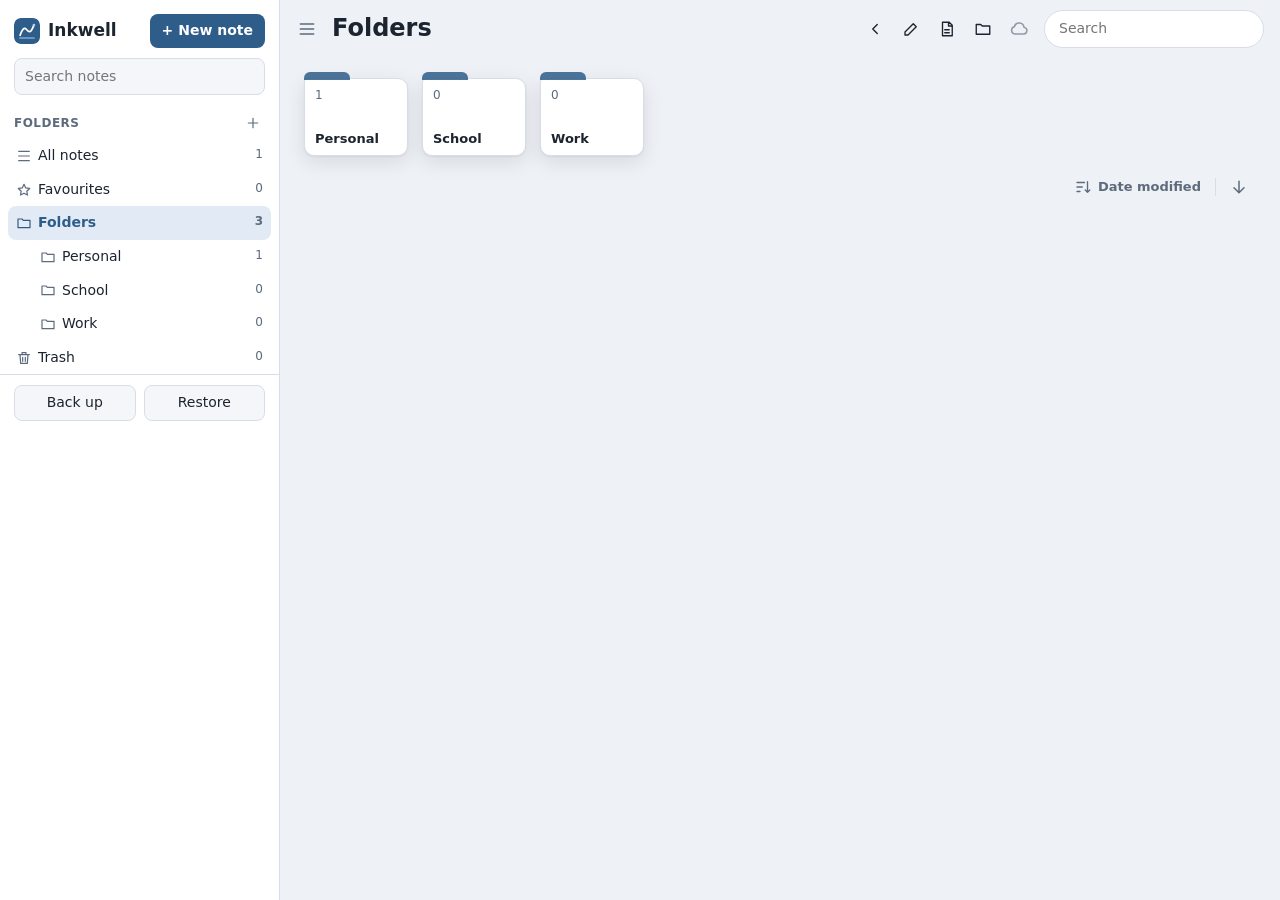
==== commit b3f9ac83: "Show the Drive sync button on the folders home screen The cloud button lived only in the note top ba" ====
--- a/app/index.html
+++ b/app/index.html
@@ -44,6 +44,7 @@
             <button id="libImport" class="act" title="Import PDF"><span>Import PDF</span></button>
             <button id="libNewFolder" class="act" title="New folder"><span>New folder</span></button>
             <button id="libEmptyTrash" class="act danger-act" title="Empty Trash"><span>Empty Trash</span></button>
+            <button id="libSync" class="icon sync-btn" title="Sync is off" aria-label="Sync" data-state="off" hidden></button>
             <input id="libSearch" type="search" placeholder="Search" aria-label="Search notes">
           </div>
         </header>
